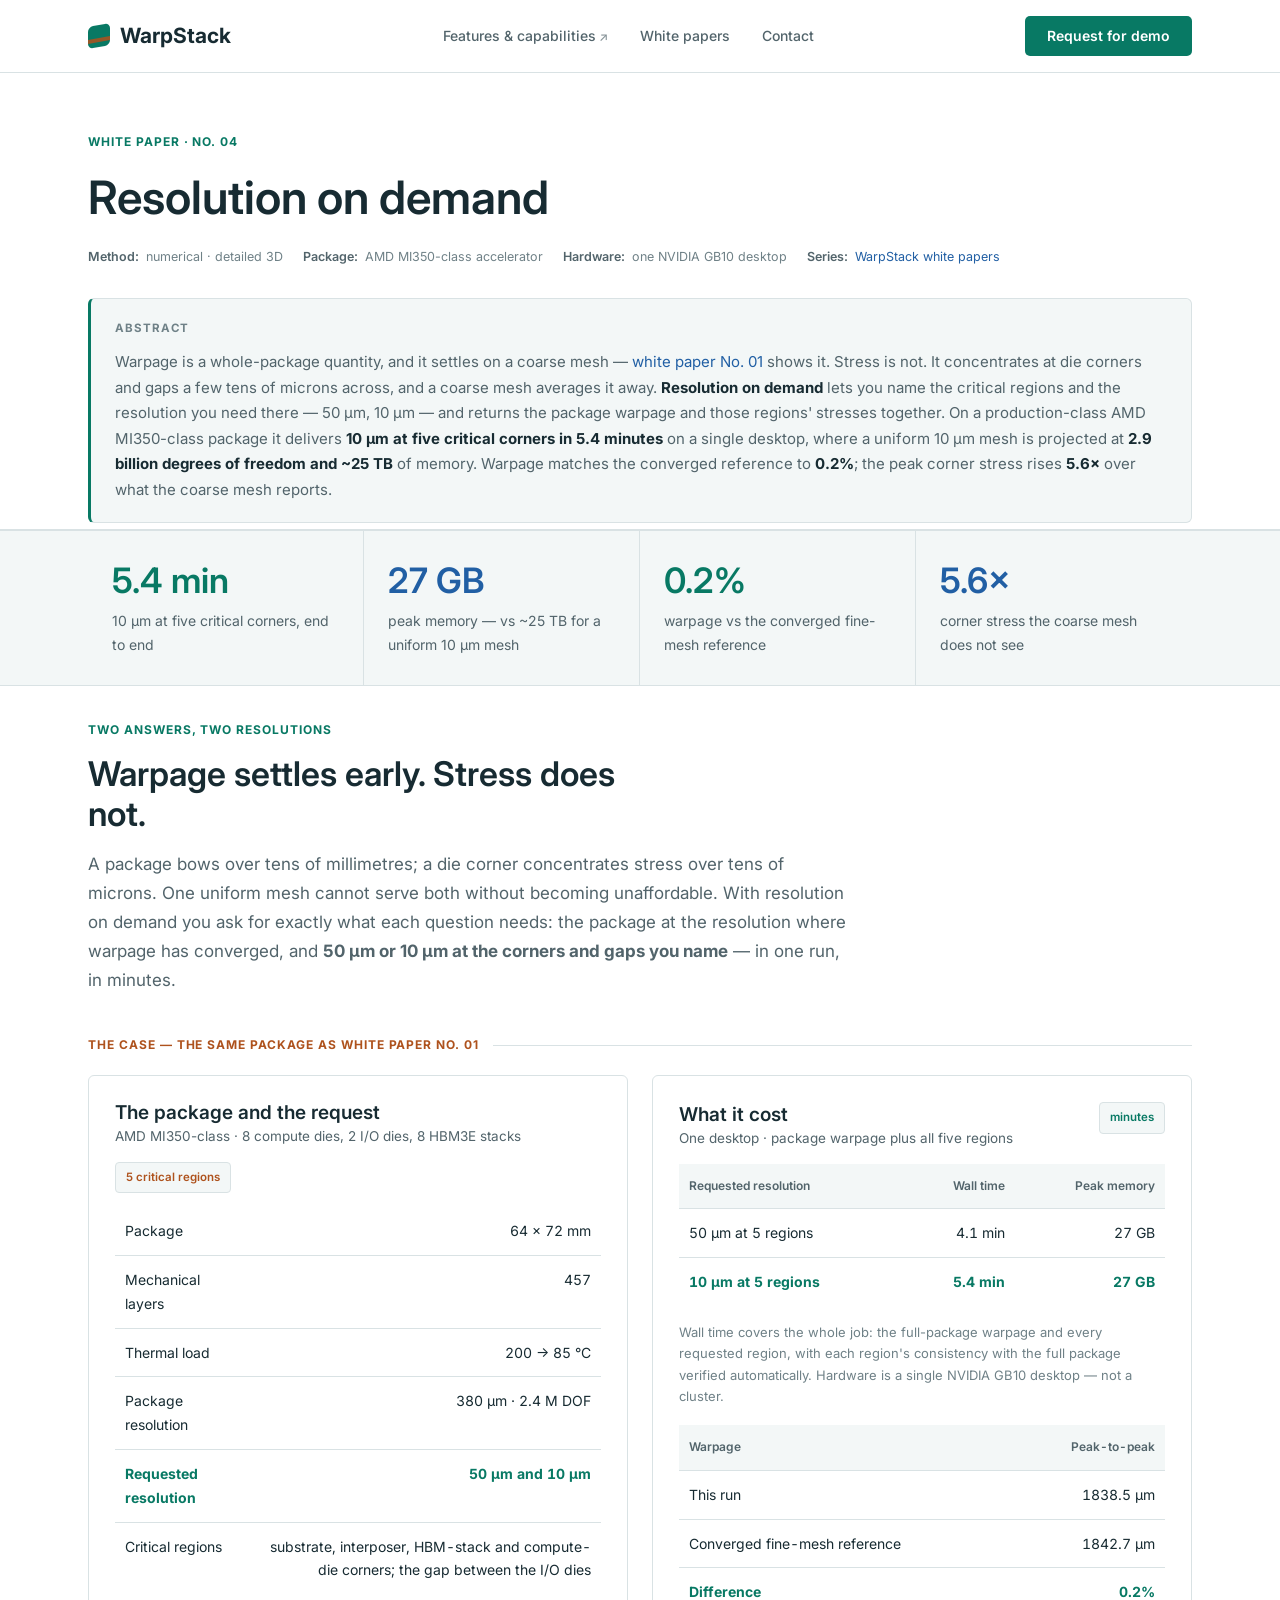
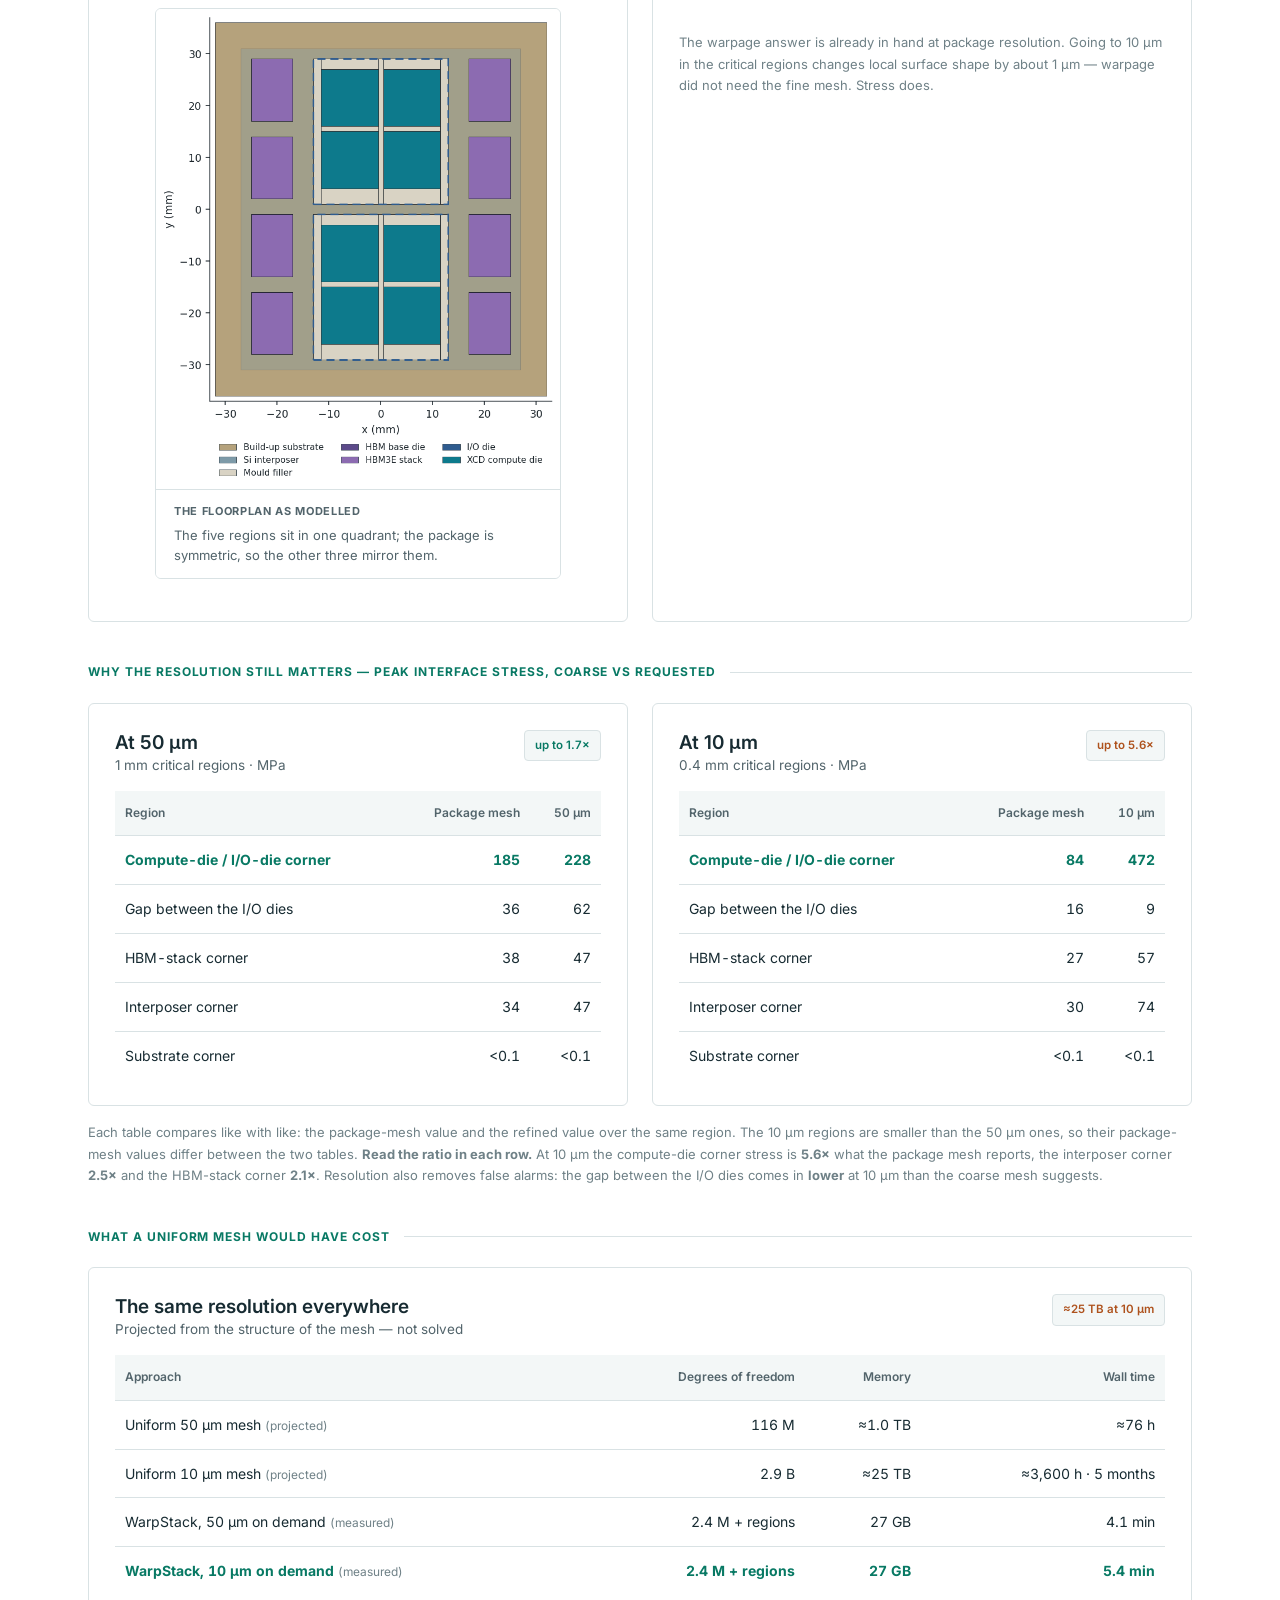
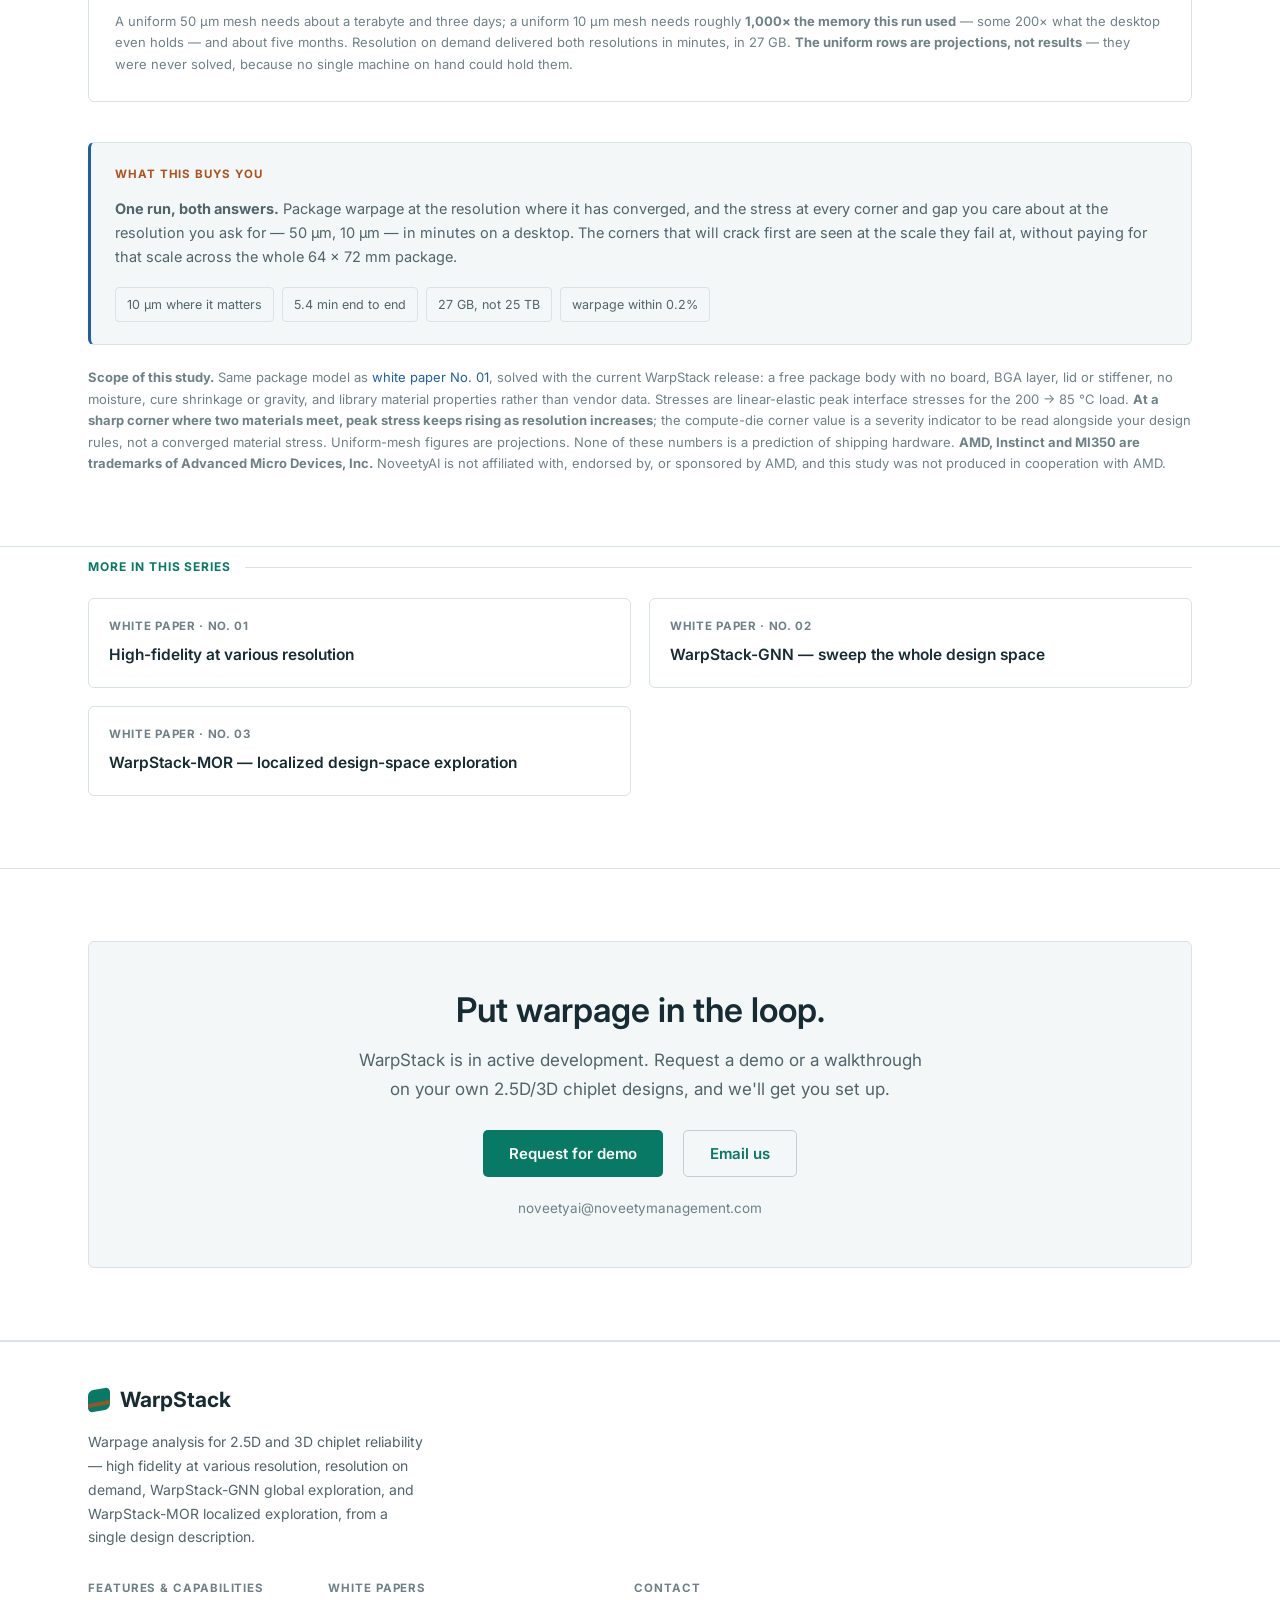
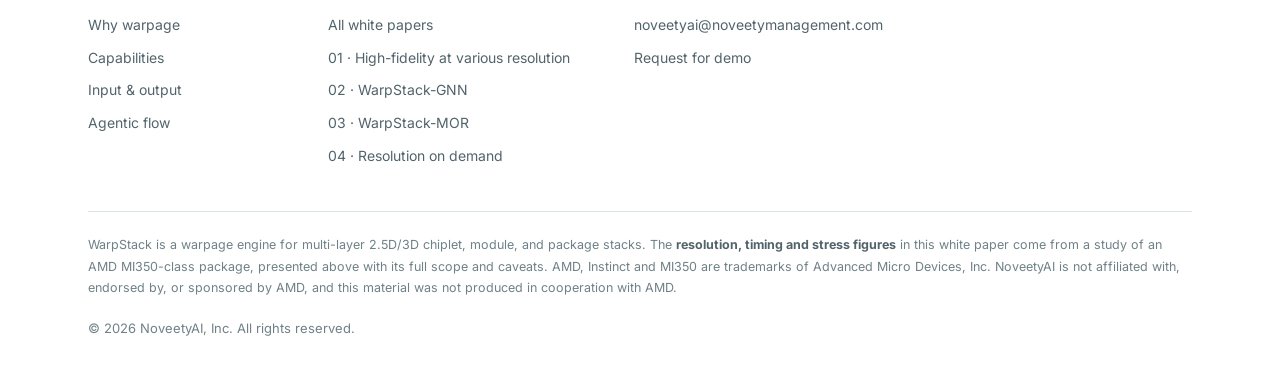
==== whitepaper-apr.html @ 69349ceb "Add white paper 04: resolution on demand (MI350, 50 um / 10 um) New whitepaper-apr.html with wall ti" ====
<!DOCTYPE html>
<html lang="en">
<head>
<meta charset="UTF-8" />
<meta name="viewport" content="width=device-width, initial-scale=1.0" />
<title>WarpStack White Paper 04 — Resolution on Demand</title>
<meta name="description" content="WarpStack white paper: on an AMD MI350-class accelerator package, WarpStack delivers 50 µm and 10 µm resolution at the critical corners in 4–5 minutes on one desktop — where a uniform mesh would need 1 TB to 25 TB of memory — and shows why that resolution matters for stress even when warpage has converged." />
<meta property="og:title" content="WarpStack White Paper 04 — Resolution on Demand" />
<meta property="og:description" content="Warpage converges on a coarse mesh. Corner stress does not. 10 µm where it matters, in five minutes, on a desktop." />
<meta property="og:type" content="article" />
<link rel="preconnect" href="https://fonts.googleapis.com">
<link rel="preconnect" href="https://fonts.gstatic.com" crossorigin>
<link href="https://fonts.googleapis.com/css2?family=Inter:wght@400;500;600;700;800&family=JetBrains+Mono:wght@400;600;700&display=swap" rel="stylesheet">
<link rel="stylesheet" href="assets/site.css">
</head>
<body>

<!-- ============ NAV ============ -->
<header class="nav">
  <div class="wrap nav-inner">
    <a class="brand" href="index.html#top"><span class="dot"></span>WarpStack</a>
    <nav class="nav-links" id="navlinks">
      <a class="xpage" href="index.html">Features &amp; capabilities</a>
      <a href="whitepapers.html">White papers</a>
      <a href="#contact">Contact</a>
    </nav>
    <div class="nav-cta">
      <a class="btn btn-primary" href="#contact">Request for demo</a>
      <button class="nav-toggle" id="navtoggle" aria-label="Menu">
        <svg width="24" height="24" viewBox="0 0 24 24" fill="none" stroke="currentColor" stroke-width="2"><path d="M3 6h18M3 12h18M3 18h18"/></svg>
      </button>
    </div>
  </div>
</header>

<a id="top"></a>

<!-- ============ PAPER HEAD ============ -->
<section class="wp-head">
  <div class="wrap">
    <div class="reveal">
      <span class="wp-eyebrow"><span class="pulse"></span>White paper · No. 04</span>
      <h1>Resolution on demand</h1>
      <div class="wp-meta">
        <span><b>Method:</b> numerical · detailed 3D</span>
        <span><b>Package:</b> AMD MI350-class accelerator</span>
        <span><b>Hardware:</b> one NVIDIA GB10 desktop</span>
        <span><b>Series:</b> <a href="whitepapers.html" style="color:var(--blue)">WarpStack white papers</a></span>
      </div>
      <div class="abstract">
        <div class="label">Abstract</div>
        <p>Warpage is a whole-package quantity, and it settles on a coarse mesh — <a href="whitepaper-resolution.html" style="color:var(--blue)">white paper No. 01</a> shows it. Stress is not. It concentrates at die corners and gaps a few tens of microns across, and a coarse mesh averages it away. <b>Resolution on demand</b> lets you name the critical regions and the resolution you need there — 50&nbsp;µm, 10&nbsp;µm — and returns the package warpage and those regions' stresses together. On a production-class AMD MI350-class package it delivers <b>10&nbsp;µm at five critical corners in 5.4 minutes</b> on a single desktop, where a uniform 10&nbsp;µm mesh is projected at <b>2.9 billion degrees of freedom and ~25&nbsp;TB</b> of memory. Warpage matches the converged reference to <b>0.2%</b>; the peak corner stress rises <b>5.6×</b> over what the coarse mesh reports.</p>
      </div>
    </div>
  </div>
</section>

<!-- ============ HEADLINE NUMBERS ============ -->
<section class="stats" style="padding:0">
  <div class="wrap">
    <div class="stats-grid">
      <div class="stat reveal"><div class="num c1">5.4 min</div><div class="lbl">10 µm at five critical corners, end to end</div></div>
      <div class="stat reveal"><div class="num c2">27 GB</div><div class="lbl">peak memory — vs ~25 TB for a uniform 10 µm mesh</div></div>
      <div class="stat reveal"><div class="num c3">0.2%</div><div class="lbl">warpage vs the converged fine-mesh reference</div></div>
      <div class="stat reveal"><div class="num c4">5.6×</div><div class="lbl">corner stress the coarse mesh does not see</div></div>
    </div>
  </div>
</section>

<!-- ============ §1 ============ -->
<section id="on-demand" style="padding-top:34px">
  <div class="wrap">
    <div class="sec-head reveal">
      <div class="kicker">Two answers, two resolutions</div>
      <h2>Warpage settles early. Stress does not.</h2>
      <p>A package bows over tens of millimetres; a die corner concentrates stress over tens of microns. One uniform mesh cannot serve both without becoming unaffordable. With resolution on demand you ask for exactly what each question needs: the package at the resolution where warpage has converged, and <b>50&nbsp;µm or 10&nbsp;µm at the corners and gaps you name</b> — in one run, in minutes.</p>
    </div>

    <div class="res-group">
      <div class="res-label warm reveal">The case — the same package as white paper No. 01</div>
      <div class="res-grid">
        <div class="panel reveal">
          <div class="phead">
            <div><h3>The package and the request</h3><div class="psub">AMD MI350-class · 8 compute dies, 2 I/O dies, 8 HBM3E stacks</div></div>
            <span class="badge warn">5 critical regions</span>
          </div>
          <table class="data">
            <tbody>
              <tr><td>Package</td><td class="mono r">64 × 72 mm</td></tr>
              <tr><td>Mechanical layers</td><td class="mono r">457</td></tr>
              <tr><td>Thermal load</td><td class="mono r">200 → 85 °C</td></tr>
              <tr><td>Package resolution</td><td class="mono r">380 µm · 2.4 M DOF</td></tr>
              <tr class="win"><td>Requested resolution</td><td class="mono r">50 µm and 10 µm</td></tr>
              <tr><td>Critical regions</td><td class="mono r">substrate, interposer, HBM-stack and compute-die corners; the gap between the I/O dies</td></tr>
            </tbody>
          </table>
          <figure class="fig" style="margin-top:14px">
            <img src="assets/figs/mi350_floorplan.png" alt="Plan view of the modelled package: eight teal compute dies and two I/O dies in the centre, flanked by eight purple HBM3E stacks, on a silicon interposer over a build-up substrate" loading="lazy">
            <figcaption><span class="figtag fst">The floorplan as modelled</span>The five regions sit in one quadrant; the package is symmetric, so the other three mirror them.</figcaption>
          </figure>
        </div>

        <div class="panel reveal">
          <div class="phead">
            <div><h3>What it cost</h3><div class="psub">One desktop · package warpage plus all five regions</div></div>
            <span class="badge">minutes</span>
          </div>
          <table class="data">
            <thead><tr><th>Requested resolution</th><th class="r">Wall time</th><th class="r">Peak memory</th></tr></thead>
            <tbody>
              <tr><td>50 µm at 5 regions</td><td class="mono r">4.1 min</td><td class="mono r">27 GB</td></tr>
              <tr class="win"><td>10 µm at 5 regions</td><td class="mono r">5.4 min</td><td class="mono r">27 GB</td></tr>
            </tbody>
          </table>
          <div class="note">Wall time covers the whole job: the full-package warpage and every requested region, with each region's consistency with the full package verified automatically. Hardware is a single NVIDIA GB10 desktop — not a cluster.</div>

          <table class="data" style="margin-top:18px">
            <thead><tr><th>Warpage</th><th class="r">Peak-to-peak</th></tr></thead>
            <tbody>
              <tr><td>This run</td><td class="mono r">1838.5 µm</td></tr>
              <tr><td>Converged fine-mesh reference</td><td class="mono r">1842.7 µm</td></tr>
              <tr class="win"><td>Difference</td><td class="mono r">0.2%</td></tr>
            </tbody>
          </table>
          <div class="note">The warpage answer is already in hand at package resolution. Going to 10 µm in the critical regions changes local surface shape by about 1 µm — warpage did not need the fine mesh. Stress does.</div>
        </div>
      </div>
    </div>

    <div class="res-group">
      <div class="res-label reveal">Why the resolution still matters — peak interface stress, coarse vs requested</div>
      <div class="res-grid">
        <div class="panel reveal">
          <div class="phead">
            <div><h3>At 50 µm</h3><div class="psub">1 mm critical regions · MPa</div></div>
            <span class="badge">up to 1.7×</span>
          </div>
          <table class="data">
            <thead><tr><th>Region</th><th class="r">Package mesh</th><th class="r">50 µm</th></tr></thead>
            <tbody>
              <tr class="win"><td>Compute-die / I/O-die corner</td><td class="mono r">185</td><td class="mono r">228</td></tr>
              <tr><td>Gap between the I/O dies</td><td class="mono r">36</td><td class="mono r">62</td></tr>
              <tr><td>HBM-stack corner</td><td class="mono r">38</td><td class="mono r">47</td></tr>
              <tr><td>Interposer corner</td><td class="mono r">34</td><td class="mono r">47</td></tr>
              <tr><td>Substrate corner</td><td class="mono r">&lt;0.1</td><td class="mono r">&lt;0.1</td></tr>
            </tbody>
          </table>
        </div>

        <div class="panel reveal">
          <div class="phead">
            <div><h3>At 10 µm</h3><div class="psub">0.4 mm critical regions · MPa</div></div>
            <span class="badge warn">up to 5.6×</span>
          </div>
          <table class="data">
            <thead><tr><th>Region</th><th class="r">Package mesh</th><th class="r">10 µm</th></tr></thead>
            <tbody>
              <tr class="win"><td>Compute-die / I/O-die corner</td><td class="mono r">84</td><td class="mono r">472</td></tr>
              <tr><td>Gap between the I/O dies</td><td class="mono r">16</td><td class="mono r">9</td></tr>
              <tr><td>HBM-stack corner</td><td class="mono r">27</td><td class="mono r">57</td></tr>
              <tr><td>Interposer corner</td><td class="mono r">30</td><td class="mono r">74</td></tr>
              <tr><td>Substrate corner</td><td class="mono r">&lt;0.1</td><td class="mono r">&lt;0.1</td></tr>
            </tbody>
          </table>
        </div>
      </div>
      <div class="note reveal" style="margin-top:16px">Each table compares like with like: the package-mesh value and the refined value over the same region. The 10 µm regions are smaller than the 50 µm ones, so their package-mesh values differ between the two tables. <b>Read the ratio in each row.</b> At 10 µm the compute-die corner stress is <b>5.6×</b> what the package mesh reports, the interposer corner <b>2.5×</b> and the HBM-stack corner <b>2.1×</b>. Resolution also removes false alarms: the gap between the I/O dies comes in <b>lower</b> at 10 µm than the coarse mesh suggests.</div>
    </div>

    <div class="res-group" style="margin-top:26px">
      <div class="res-label reveal">What a uniform mesh would have cost</div>
      <div class="panel full reveal">
        <div class="phead">
          <div><h3>The same resolution everywhere</h3><div class="psub">Projected from the structure of the mesh — not solved</div></div>
          <span class="badge warn">≈25 TB at 10 µm</span>
        </div>
        <table class="data">
          <thead><tr><th>Approach</th><th class="r">Degrees of freedom</th><th class="r">Memory</th><th class="r">Wall time</th></tr></thead>
          <tbody>
            <tr><td>Uniform 50 µm mesh <span class="muted-tag">(projected)</span></td><td class="mono r">116 M</td><td class="mono r">≈1.0 TB</td><td class="mono r">≈76 h</td></tr>
            <tr><td>Uniform 10 µm mesh <span class="muted-tag">(projected)</span></td><td class="mono r">2.9 B</td><td class="mono r">≈25 TB</td><td class="mono r">≈3,600 h · 5 months</td></tr>
            <tr><td>WarpStack, 50 µm on demand <span class="muted-tag">(measured)</span></td><td class="mono r">2.4 M + regions</td><td class="mono r">27 GB</td><td class="mono r">4.1 min</td></tr>
            <tr class="win"><td>WarpStack, 10 µm on demand <span class="muted-tag">(measured)</span></td><td class="mono r">2.4 M + regions</td><td class="mono r">27 GB</td><td class="mono r">5.4 min</td></tr>
          </tbody>
        </table>
        <div class="note">A uniform 50 µm mesh needs about a terabyte and three days; a uniform 10 µm mesh needs roughly <b>1,000× the memory this run used</b> — some 200× what the desktop even holds — and about five months. Resolution on demand delivered both resolutions in minutes, in 27 GB. <b>The uniform rows are projections, not results</b> — they were never solved, because no single machine on hand could hold them.</div>
      </div>
    </div>

    <div class="eqbox reveal" style="margin-top:26px">
      <div class="label">What this buys you</div>
      <p class="why"><b>One run, both answers.</b> Package warpage at the resolution where it has converged, and the stress at every corner and gap you care about at the resolution you ask for — 50 µm, 10 µm — in minutes on a desktop. The corners that will crack first are seen at the scale they fail at, without paying for that scale across the whole 64 × 72 mm package.</p>
      <div class="chips">
        <span class="chip">10 µm where it matters</span>
        <span class="chip">5.4 min end to end</span>
        <span class="chip">27 GB, not 25 TB</span>
        <span class="chip">warpage within 0.2%</span>
      </div>
    </div>

    <div class="note" style="margin-top:22px"><b>Scope of this study.</b> Same package model as <a href="whitepaper-resolution.html" style="color:var(--blue)">white paper No. 01</a>, solved with the current WarpStack release: a free package body with no board, BGA layer, lid or stiffener, no moisture, cure shrinkage or gravity, and library material properties rather than vendor data. Stresses are linear-elastic peak interface stresses for the 200 → 85 °C load. <b>At a sharp corner where two materials meet, peak stress keeps rising as resolution increases</b>; the compute-die corner value is a severity indicator to be read alongside your design rules, not a converged material stress. Uniform-mesh figures are projections. None of these numbers is a prediction of shipping hardware. <b>AMD, Instinct and MI350 are trademarks of Advanced Micro Devices, Inc.</b> NoveetyAI is not affiliated with, endorsed by, or sponsored by AMD, and this study was not produced in cooperation with AMD.</div>
  </div>
</section>

<!-- ============ SERIES NAV ============ -->
<section style="padding-top:10px">
  <div class="wrap">
    <div class="res-label reveal">More in this series</div>
    <div class="series-nav reveal">
      <a href="whitepaper-resolution.html">
        <div class="dir">White paper · No. 01</div>
        <div class="ttl">High-fidelity at various resolution</div>
      </a>
      <a href="whitepaper-gnn.html">
        <div class="dir">White paper · No. 02</div>
        <div class="ttl">WarpStack-GNN — sweep the whole design space</div>
      </a>
      <a href="whitepaper-mor.html">
        <div class="dir">White paper · No. 03</div>
        <div class="ttl">WarpStack-MOR — localized design-space exploration</div>
      </a>
    </div>
  </div>
</section>

<!-- ============ CTA / CONTACT ============ -->
<section id="contact">
  <div class="wrap">
    <div class="cta-band reveal">
      <h2>Put warpage in the loop.</h2>
      <p>WarpStack is in active development. Request a demo or a walkthrough on your own 2.5D/3D chiplet designs, and we'll get you set up.</p>
      <div class="cta-btns">
        <a class="btn btn-primary btn-lg" href="mailto:noveetyai@noveetymanagement.com?subject=WarpStack%20demo%20request&amp;body=Hi%2C%20I'd%20like%20to%20request%20a%20demo%20of%20WarpStack.%0A%0AOrganization%3A%0AUse%20case%20(2.5D%2F3D%2C%20layers%2Fdies)%3A%0ADesign%20scale%3A%0A">Request for demo</a>
        <a class="btn btn-ghost btn-lg" href="mailto:noveetyai@noveetymanagement.com">Email us</a>
      </div>
      <div class="cta-meta">noveetyai@noveetymanagement.com</div>
    </div>
  </div>
</section>

<!-- ============ FOOTER ============ -->
<footer>
  <div class="wrap">
    <div class="foot-grid">
      <div class="foot-brand">
        <a class="brand" href="index.html#top"><span class="dot"></span>WarpStack</a>
        <p>Warpage analysis for 2.5D and 3D chiplet reliability — high fidelity at various resolution, resolution on demand, WarpStack-GNN global exploration, and WarpStack-MOR localized exploration, from a single design description.</p>
      </div>
      <div class="foot-cols">
        <div class="foot-col">
          <h5>Features &amp; capabilities</h5>
          <a href="index.html#why">Why warpage</a>
          <a href="index.html#capability">Capabilities</a>
          <a href="index.html#io">Input &amp; output</a>
          <a href="index.html#agentic">Agentic flow</a>
        </div>
        <div class="foot-col">
          <h5>White papers</h5>
          <a href="whitepapers.html">All white papers</a>
          <a href="whitepaper-resolution.html">01 · High-fidelity at various resolution</a>
          <a href="whitepaper-gnn.html">02 · WarpStack-GNN</a>
          <a href="whitepaper-mor.html">03 · WarpStack-MOR</a>
          <a href="whitepaper-apr.html">04 · Resolution on demand</a>
        </div>
        <div class="foot-col">
          <h5>Contact</h5>
          <a href="mailto:noveetyai@noveetymanagement.com">noveetyai@noveetymanagement.com</a>
          <a href="#contact">Request for demo</a>
        </div>
      </div>
    </div>
    <div class="cite">
      WarpStack is a warpage engine for multi-layer 2.5D/3D chiplet, module, and package stacks. The <b>resolution, timing and stress figures</b> in this white paper come from a study of an AMD MI350-class package, presented above with its full scope and caveats. AMD, Instinct and MI350 are trademarks of Advanced Micro Devices, Inc. NoveetyAI is not affiliated with, endorsed by, or sponsored by AMD, and this material was not produced in cooperation with AMD.
    </div>
    <div class="copyright">© 2026 NoveetyAI, Inc. All rights reserved.</div>
  </div>
</footer>

<script src="assets/site.js"></script>
</body>
</html>
---- assets/site.css ----
/* WarpStack site styles — ThermStack editorial design language:
   flat/minimal, Inter only, green/blue/orange on white, thin rule separators. */

  :root{
    --bg:#ffffff; --bg-2:#f3f7f7; --surface:#ffffff; --surface-2:#f3f7f7; --wash:#f3f7f7;
    --border:#d9e2e4; --border-strong:#c3cfd1;
    --text:#172b32; --muted:#52646b; --muted-2:#6f8187;
    --cyan:#087964; --blue:#215fa4; --indigo:#ae521d;   /* green / blue / orange */
    --amber:#ae521d; --orange:#ae521d; --red:#b4452a;
    --warp:#087964;          /* legacy gradient tokens -> solid green */
    --accent-grad:#087964;
    --radius:6px; --radius-sm:5px;
    --mono:"Inter",-apple-system,BlinkMacSystemFont,"Segoe UI",Roboto,Helvetica,Arial,sans-serif;
    --sans:"Inter",-apple-system,BlinkMacSystemFont,"Segoe UI",Roboto,Helvetica,Arial,sans-serif;
    --maxw:1160px;
  }
  *{box-sizing:border-box; letter-spacing:0}
  html{scroll-behavior:smooth; scroll-padding-top:92px}
  body{
    margin:0; background:var(--bg); color:var(--text);
    font-family:var(--sans); font-size:16px; line-height:1.7; -webkit-font-smoothing:antialiased;
    overflow-x:hidden;
  }
  a{color:var(--cyan); text-decoration:none}
  h1,h2,h3{line-height:1.18; margin:0; font-weight:600}
  p{margin:0}
  .wrap{max-width:var(--maxw); margin:0 auto; padding:0 28px}
  .mono{font-family:var(--mono)}
  .grad-text{color:var(--cyan); background:none}

  /* ---------- NAV ---------- */
  header.nav{
    position:sticky; top:0; z-index:50;
    background:rgba(255,255,255,.98);
    border-bottom:1px solid var(--border);
  }
  .nav-inner{display:flex; align-items:center; justify-content:space-between; height:72px}
  .brand{display:flex; align-items:center; gap:10px; font-weight:700; font-size:21px; color:var(--text)}
  .brand .dot{
    width:22px; height:22px; border-radius:5px; background:var(--cyan);
    position:relative; overflow:hidden; transform:skewY(-10deg);
  }
  .brand .dot::after{content:""; position:absolute; left:0; right:0; top:60%; height:4px; background:var(--orange); opacity:.85}
  .nav-links{display:flex; gap:32px; align-items:center}
  .nav-links a{color:var(--muted); font-size:14px; font-weight:500; transition:color .15s}
  .nav-links a:hover{color:var(--text)}
  .nav-links a.xpage::after{content:"\2197"; font-size:.85em; margin-left:3px; opacity:.7}
  .nav-cta{display:flex; align-items:center; gap:14px}
  .btn{
    display:inline-flex; align-items:center; gap:9px; cursor:pointer; border:none;
    font-family:var(--sans); font-weight:600; font-size:14px; line-height:1;
    padding:13px 22px; border-radius:5px; transition:background .2s, color .2s;
    white-space:nowrap;
  }
  .btn-primary{background:var(--cyan); color:#ffffff}
  .btn-primary:hover{background:#075b4d}
  .btn-ghost{background:transparent; color:var(--cyan); border:1px solid var(--border-strong)}
  .btn-ghost:hover{background:var(--wash)}
  .btn-lg{padding:15px 26px; font-size:15px; border-radius:5px}
  .nav-toggle{display:none; background:none; border:none; color:var(--text); cursor:pointer; padding:6px}

  /* ---------- HERO ---------- */
  .hero{position:relative; padding:56px 0 0}
  .hero-grid{display:grid; grid-template-columns:1fr; gap:34px; align-items:start}
  .eyebrow{
    display:inline-flex; align-items:center; gap:9px; font-family:var(--sans); font-size:12px;
    font-weight:700; letter-spacing:.08em; text-transform:uppercase; color:var(--cyan); margin-bottom:4px;
  }
  .eyebrow .pulse{display:none}
  .hero h1{font-size:clamp(34px,5vw,48px); margin:12px 0 0; font-weight:600}
  .hero p.lead{color:var(--muted); font-size:clamp(17px,1.8vw,21px); line-height:1.55; margin-top:18px; max-width:830px}
  .hero-cta{display:flex; gap:20px; margin-top:26px; flex-wrap:wrap}
  .hero-sub{margin-top:22px; display:flex; gap:22px; flex-wrap:wrap; color:var(--muted-2); font-size:13.5px}
  .hero-sub span{display:inline-flex; align-items:center; gap:7px}
  .check{color:var(--cyan)}

  /* ---------- HERO VISUAL ---------- */
  .viz-card{
    position:relative; border:1px solid var(--border); border-radius:var(--radius);
    background:#ffffff; padding:12px; overflow:hidden;
  }
  .viz-head{display:flex; align-items:center; justify-content:space-between; margin-bottom:10px; padding:2px 6px}
  .viz-title{font-family:var(--sans); font-size:12px; color:var(--muted); letter-spacing:.02em}
  .viz-dots{display:flex; gap:6px}
  .viz-dots i{width:9px; height:9px; border-radius:50%; display:inline-block; opacity:.8}
  .viz-dots i:nth-child(1){background:var(--cyan)}.viz-dots i:nth-child(2){background:var(--blue)}.viz-dots i:nth-child(3){background:var(--orange)}
  .viz-card img{display:block; width:100%; height:auto; border-radius:4px; background:#fff}
  .viz-cap{font-size:12.5px; color:var(--muted); padding:11px 6px 3px; line-height:1.5}
  .viz-cap b{color:var(--text)}

  /* ---------- STATS STRIP ---------- */
  .stats{border-top:1px solid var(--border); border-bottom:1px solid var(--border); background:var(--wash)}
  .stats-grid{display:grid; grid-template-columns:repeat(4,1fr); gap:0}
  .stat{padding:28px 24px; border-right:1px solid var(--border)}
  .stat:last-child{border-right:none}
  .stat .num{font-family:var(--sans); font-size:clamp(26px,3.2vw,35px); font-weight:600; line-height:1.2}
  .stat .num.c1{color:var(--cyan)}.stat .num.c2{color:var(--blue)}.stat .num.c3{color:var(--cyan)}.stat .num.c4{color:var(--blue)}
  .stat .lbl{color:var(--muted); font-size:14px; margin-top:8px}

  /* ---------- SECTIONS ---------- */
  section{padding:72px 0; border-bottom:1px solid var(--border)}
  .sec-head{max-width:760px; margin-bottom:40px}
  .kicker{font-family:var(--sans); font-size:12px; font-weight:700; letter-spacing:.08em; text-transform:uppercase; color:var(--cyan)}
  .sec-head h2{font-size:clamp(28px,3.4vw,34px); margin-top:14px; max-width:560px}
  .sec-head p{color:var(--muted); font-size:17px; margin-top:16px}

  /* problem cards -> editorial top-rule columns */
  .cards-3{display:grid; grid-template-columns:repeat(3,1fr); gap:44px}
  .card{border:0; border-top:1px solid var(--border); border-radius:0; padding:22px 0 6px; background:transparent}
  .card .ic{
    width:auto; height:auto; border:0; background:none; display:block; margin-bottom:8px; font-size:26px;
  }
  .card h3{font-size:19px}
  .card p{color:var(--muted); font-size:15px; margin-top:10px}

  /* feature grid -> editorial top-rule columns */
  .features{display:grid; grid-template-columns:repeat(3,1fr); gap:44px}
  .feat{border:0; border-top:1px solid var(--border); border-radius:0; padding:22px 0 6px; background:transparent}
  .feat::before{display:none}
  .feat .tag{font-family:var(--sans); font-size:11.5px; font-weight:700; color:var(--cyan); letter-spacing:.06em; text-transform:uppercase}
  .feat h3{font-size:18px; margin-top:10px; display:flex; align-items:center; gap:10px; font-weight:600}
  .feat p{color:var(--muted); font-size:15px; margin-top:10px}
  .feat .emoji{font-size:20px}

  /* technology */
  .tech-grid{display:grid; grid-template-columns:1fr 1fr; gap:50px; align-items:start}
  .pipe{display:flex; flex-direction:column; gap:14px}
  .pipe-step{
    display:flex; gap:16px; align-items:flex-start; padding:18px 0; border:0; border-top:1px solid var(--border);
    border-radius:0; background:transparent; position:relative;
  }
  .pipe-step .n{
    flex:none; width:32px; height:32px; border-radius:5px; display:grid; place-items:center;
    font-family:var(--sans); font-weight:700; font-size:15px; color:#ffffff; background:var(--cyan);
  }
  .pipe-step h4{margin:0 0 4px; font-size:16px}
  .pipe-step p{color:var(--muted); font-size:14px}
  .pipe-step::after{display:none}

  /* method / teaser cards -> ThermStack colored top-rule blocks */
  .solver{border:0; border-top:2px solid var(--border); border-radius:0; padding:22px 0 22px; background:transparent}
  a.solver{display:block; color:inherit; transition:opacity .15s ease}
  a.solver:hover{opacity:.72}
  .solver.fast{border-top-color:var(--cyan)}
  .solver.acc{border-top-color:var(--blue)}
  .solver.ai{border-top-color:var(--orange)}
  .solver .nm{font-family:var(--sans); font-weight:700; font-size:18px}
  .solver.fast .nm{color:var(--cyan)}.solver.acc .nm{color:var(--blue)}.solver.ai .nm{color:var(--orange)}
  .solver .role{font-size:11.5px; color:var(--muted-2); font-family:var(--sans); letter-spacing:.05em; text-transform:uppercase; margin-top:4px}
  .solver p{color:var(--muted); font-size:14px; margin-top:12px}
  .solver .kv{margin-top:14px; display:flex; gap:20px; font-family:var(--sans); font-size:13px}
  .solver .kv b{color:var(--text); font-size:16px}
  a.solver .go{display:inline-block; margin-top:14px; font-family:var(--sans); font-weight:600; font-size:13px; color:var(--cyan)}
  .eqbox{
    margin-top:8px; border:1px solid var(--border); border-left:3px solid var(--blue); border-radius:var(--radius);
    padding:22px 24px; background:var(--wash);
  }
  .eqbox .label{font-family:var(--sans); font-size:11.5px; font-weight:700; letter-spacing:.08em; text-transform:uppercase; color:var(--orange)}
  .eqbox .why{color:var(--muted); font-size:14.5px; line-height:1.66; margin:12px 0 2px}
  .chips{display:flex; flex-wrap:wrap; gap:8px; margin-top:18px}
  .chip{font-family:var(--sans); font-size:12.5px; color:var(--muted); border:1px solid var(--border); border-radius:4px; padding:6px 11px; background:var(--wash)}
  .note{color:var(--muted-2); font-size:13px; margin-top:16px; line-height:1.65}

  /* agentic flow */
  .flowpts{list-style:none; padding:0; margin:6px 0 0; display:flex; flex-direction:column; gap:15px}
  .flowpts li{position:relative; padding-left:26px; color:var(--muted); font-size:15px; line-height:1.6}
  .flowpts li::before{content:"\2192"; position:absolute; left:0; top:0; color:var(--cyan)}
  .flowpts li b{color:var(--text)}
  .floloop{border:1px solid var(--border); border-radius:var(--radius); padding:20px; background:#ffffff}
  .floloop-head{font-family:var(--sans); font-size:11.5px; font-weight:700; letter-spacing:.08em; text-transform:uppercase; color:var(--muted-2); display:flex; align-items:center; gap:9px; margin-bottom:14px}
  .loopdot{width:8px; height:8px; border-radius:50%; background:var(--cyan); flex:none}
  .flonode{border:1px solid var(--border); border-radius:var(--radius-sm); padding:14px 16px; background:#ffffff}
  .flonode .ft{font-family:var(--sans); font-weight:600; font-size:13px; color:var(--cyan)}
  .flonode.engine{border-left:3px solid var(--blue)}
  .flonode.engine .ft{color:var(--blue)}
  .flonode .fd{color:var(--muted); font-size:13px; margin-top:5px; line-height:1.55}
  .floarrow{display:flex; align-items:center; gap:9px; padding:9px 0 9px 4px; color:var(--muted-2); font-size:12.5px; font-family:var(--sans)}
  .floarrow .ax{color:var(--cyan); font-size:16px; line-height:1}

  /* results */
  .res-group{margin-bottom:40px}
  .res-label{font-family:var(--sans); font-size:12px; font-weight:700; letter-spacing:.08em; text-transform:uppercase; color:var(--cyan); display:flex; align-items:center; gap:14px; margin:0 0 20px}
  .res-label::after{content:""; flex:1; height:1px; background:var(--border)}
  .res-label.warm{color:var(--orange)}
  .res-label.ai{color:var(--orange)}
  table.data tr.ai td{color:var(--orange); font-weight:700}
  .res-grid{display:grid; grid-template-columns:1fr 1fr; gap:24px}
  .panel{border:1px solid var(--border); border-radius:var(--radius); padding:26px; background:#ffffff}
  .panel.full{grid-column:1/-1}
  .panel{min-width:0}
  .panel .phead{display:flex; align-items:baseline; justify-content:space-between; gap:14px; margin-bottom:6px; flex-wrap:wrap}
  .panel h3{font-size:19px}
  .panel .psub{color:var(--muted); font-size:13.5px}
  .badge{font-family:var(--sans); font-weight:600; font-size:11.5px; padding:5px 10px; border-radius:4px; border:1px solid var(--border); color:var(--cyan); background:var(--wash); white-space:nowrap}
  .badge.warn{color:var(--orange)}
  .badge.ai{color:var(--orange); border-color:var(--border)}
  table.data{width:100%; border-collapse:collapse; margin-top:14px; font-size:14px; font-variant-numeric:tabular-nums}
  table.data th,table.data td{text-align:left; padding:12px 10px; border-bottom:1px solid var(--border); vertical-align:top}
  table.data th{color:var(--muted); font-weight:600; font-family:var(--sans); font-size:12px; background:var(--wash)}
  table.data td.mono{font-family:var(--sans)}
  table.data td.r,table.data th.r{text-align:right}
  table.data tr:last-child td{border-bottom:none}
  table.data tr.win td{color:var(--cyan); font-weight:700}
  .muted-tag{color:var(--muted-2); font-weight:400; font-size:.85em}
  .bars{margin-top:8px}
  .bar-row{display:grid; grid-template-columns:150px 1fr 78px; align-items:center; gap:12px; margin:13px 0}
  .bar-row .blab{font-size:13.5px; color:var(--muted)}
  .bar-track{height:12px; border-radius:3px; background:var(--wash); overflow:hidden}
  .bar-fill{height:100%; border-radius:3px; background:var(--cyan); transform-origin:left; transform:scaleX(0); transition:transform 1.1s cubic-bezier(.2,.7,.2,1)}
  .bar-row .bval{font-family:var(--sans); font-size:13.5px; text-align:right; color:var(--text)}

  /* figures (real result images) */
  .fig{border:1px solid var(--border); border-radius:var(--radius); overflow:hidden; background:#fff; margin-top:22px}
  .fig img{display:block; width:100%; height:auto; background:#fff}
  .fig figcaption{padding:13px 18px; color:var(--muted); font-size:13px; border-top:1px solid var(--border); line-height:1.55; background:var(--surface)}
  .fig figcaption b{color:var(--text)}
  .figscroll{overflow-x:auto; overscroll-behavior-x:contain; -webkit-overflow-scrolling:touch}
  .figscroll img{min-width:660px}
  .figscroll::-webkit-scrollbar{height:8px}
  .figscroll::-webkit-scrollbar-thumb{background:rgba(120,140,150,.4); border-radius:100px}
  .fig-2{display:grid; grid-template-columns:1fr 1fr; gap:18px}
  .fig-4{display:grid; grid-template-columns:repeat(4,1fr); gap:16px; margin-top:6px}
  .fig-4 .fig{margin-top:0; display:flex; flex-direction:column}
  .fig-4 .fig figcaption{flex:1}
  .fig-4 figcaption{font-size:12px; padding:11px 13px}
  .figtag.fst{color:var(--muted)}
  @media(max-width:900px){.fig-4{grid-template-columns:repeat(2,1fr)}}
  @media(max-width:520px){.fig-4{grid-template-columns:1fr}}
  .warpfig{border:1px solid var(--border); border-radius:var(--radius); padding:20px 22px 6px; margin-top:30px; background:#ffffff}
  .warpfig svg{display:block; width:100%; height:auto}
  .warpfig figcaption{color:var(--muted); font-size:13.5px; line-height:1.62; padding:14px 4px 10px; border-top:1px solid var(--border); margin-top:8px}
  .warpfig figcaption b{color:var(--text)}
  .figtag{font-family:var(--sans); font-weight:700; font-size:11px; letter-spacing:.06em; text-transform:uppercase; display:block; margin-bottom:5px}
  .figtag.f2d{color:var(--cyan)}.figtag.f3d{color:var(--blue)}.figtag.fai{color:var(--orange)}
  @media(max-width:640px){.fig-2{grid-template-columns:1fr}}

  /* CTA / contact */
  .cta-band{
    border:1px solid var(--border); border-radius:var(--radius); padding:48px 40px; text-align:center;
    position:relative; overflow:hidden; background:var(--wash);
  }
  .cta-band::before{display:none}
  .cta-band>*{position:relative; z-index:1}
  .cta-band h2{font-size:clamp(28px,3.4vw,34px); font-weight:600}
  .cta-band p{color:var(--muted); font-size:17px; margin:16px auto 26px; max-width:580px}
  .cta-btns{display:flex; gap:20px; justify-content:center; flex-wrap:wrap}
  .cta-meta{margin-top:20px; color:var(--muted-2); font-size:13.5px}

  /* footer */
  footer{border-top:1px solid var(--border); padding:40px 0 36px; margin-top:0}
  .foot-grid{display:flex; justify-content:space-between; gap:30px; flex-wrap:wrap; align-items:flex-start}
  .foot-brand{max-width:340px}
  .foot-brand p{color:var(--muted); font-size:14px; margin-top:12px}
  .foot-cols{display:flex; gap:64px; flex-wrap:wrap}
  .foot-col h5{font-family:var(--sans); font-size:11.5px; font-weight:700; letter-spacing:.08em; text-transform:uppercase; color:var(--muted-2); margin:0 0 14px}
  .foot-col a,.foot-col span{display:block; color:var(--muted); font-size:14px; margin-bottom:9px; transition:color .15s}
  .foot-col a:hover{color:var(--text)}
  .cite{margin-top:34px; padding-top:22px; border-top:1px solid var(--border); color:var(--muted-2); font-size:12.5px; line-height:1.75}
  .cite b{color:var(--muted)}
  .copyright{margin-top:18px; color:var(--muted-2); font-size:13px}

  /* ---------- WHITE PAPERS ---------- */
  .wp-head{padding:54px 0 6px}
  .wp-eyebrow{
    display:inline-flex; align-items:center; gap:9px; font-family:var(--sans); font-size:12px;
    font-weight:700; letter-spacing:.08em; text-transform:uppercase; color:var(--cyan);
  }
  .wp-eyebrow .pulse{display:none}
  .wp-head h1{font-size:clamp(28px,4vw,46px); margin:16px 0 0; max-width:900px; line-height:1.18; font-weight:600}
  .wp-head p.lead{color:var(--muted); font-size:clamp(16px,1.7vw,18px); margin-top:18px; max-width:820px}
  .wp-meta{display:flex; flex-wrap:wrap; gap:9px 20px; margin-top:22px; color:var(--muted-2); font-family:var(--sans); font-size:12.5px}
  .wp-meta span{display:inline-flex; align-items:center; gap:7px}
  .wp-meta b{color:var(--muted); font-weight:600}
  .abstract{
    border:1px solid var(--border); border-left:3px solid var(--cyan); border-radius:var(--radius);
    padding:20px 24px; background:var(--wash); margin-top:30px;
  }
  .abstract .label{font-family:var(--sans); font-size:11.5px; font-weight:700; letter-spacing:.08em; text-transform:uppercase; color:var(--muted-2)}
  .abstract p{color:var(--muted); font-size:15px; line-height:1.7; margin-top:11px}
  .abstract p b{color:var(--text)}

  /* series index — paper cards -> editorial top-rule rows */
  .paper-list{display:flex; flex-direction:column; gap:0}
  .paper-card{
    display:grid; grid-template-columns:70px 1fr; gap:26px; align-items:start;
    border:0; border-top:1px solid var(--border); border-radius:0; padding:30px 0; background:transparent;
    transition:opacity .15s ease;
  }
  a.paper-card{color:inherit}
  a.paper-card:hover{opacity:.72}
  .paper-no{font-family:var(--sans); font-weight:700; font-size:14px; color:var(--cyan); padding-top:4px; white-space:nowrap}
  .paper-card h3{font-size:22px; font-weight:600}
  .paper-card .ptopic{font-family:var(--sans); font-size:11.5px; font-weight:700; letter-spacing:.06em; text-transform:uppercase; color:var(--muted-2)}
  .paper-card p{color:var(--muted); font-size:14.5px; margin-top:10px; line-height:1.62}
  .paper-card .go{display:inline-block; margin-top:14px; font-family:var(--sans); font-weight:600; font-size:12.5px; color:var(--cyan)}
  @media(max-width:560px){.paper-card{grid-template-columns:1fr; gap:10px; padding:24px 0}}

  /* series navigation at the foot of a paper */
  .series-nav{display:grid; grid-template-columns:1fr 1fr; gap:18px; margin-top:16px}
  .series-nav a{border:1px solid var(--border); border-radius:var(--radius); padding:18px 20px; background:#ffffff; transition:border-color .2s ease}
  .series-nav a:hover{border-color:var(--border-strong)}
  .series-nav .dir{font-family:var(--sans); font-size:11.5px; font-weight:700; letter-spacing:.06em; text-transform:uppercase; color:var(--muted-2)}
  .series-nav .ttl{font-weight:600; font-size:15.5px; margin-top:6px; color:var(--text)}
  @media(max-width:560px){.series-nav{grid-template-columns:1fr}}

  /* reveal */
  .reveal{opacity:0; transform:translateY(18px); transition:opacity .6s ease, transform .6s ease}
  .reveal.in{opacity:1; transform:none}

  /* responsive */
  @media(max-width:900px){
    .hero-grid{grid-template-columns:1fr; gap:30px}
    .tech-grid{grid-template-columns:1fr; gap:30px}
    .stats-grid{grid-template-columns:repeat(2,1fr)}
    .stat:nth-child(2){border-right:none}
    .stat:nth-child(1),.stat:nth-child(2){border-bottom:1px solid var(--border)}
    .cards-3,.features,.res-grid{grid-template-columns:1fr; gap:0}
    .cards-3 .card,.features .feat{padding-top:22px}
    .nav-links{display:none}
    .nav-links.open{display:flex; position:absolute; top:72px; left:0; right:0; flex-direction:column; gap:0; background:#fff; border-bottom:1px solid var(--border); padding:8px 0}
    .nav-links.open a{padding:13px 28px}
    .nav-toggle{display:block}
    section{padding:52px 0}
  }
  @media(max-width:560px){
    .stats-grid{grid-template-columns:1fr}
    .stat{border-right:none; border-bottom:1px solid var(--border)}
    .bar-row{grid-template-columns:110px 1fr 62px}
    .cta-band{padding:36px 22px}
  }
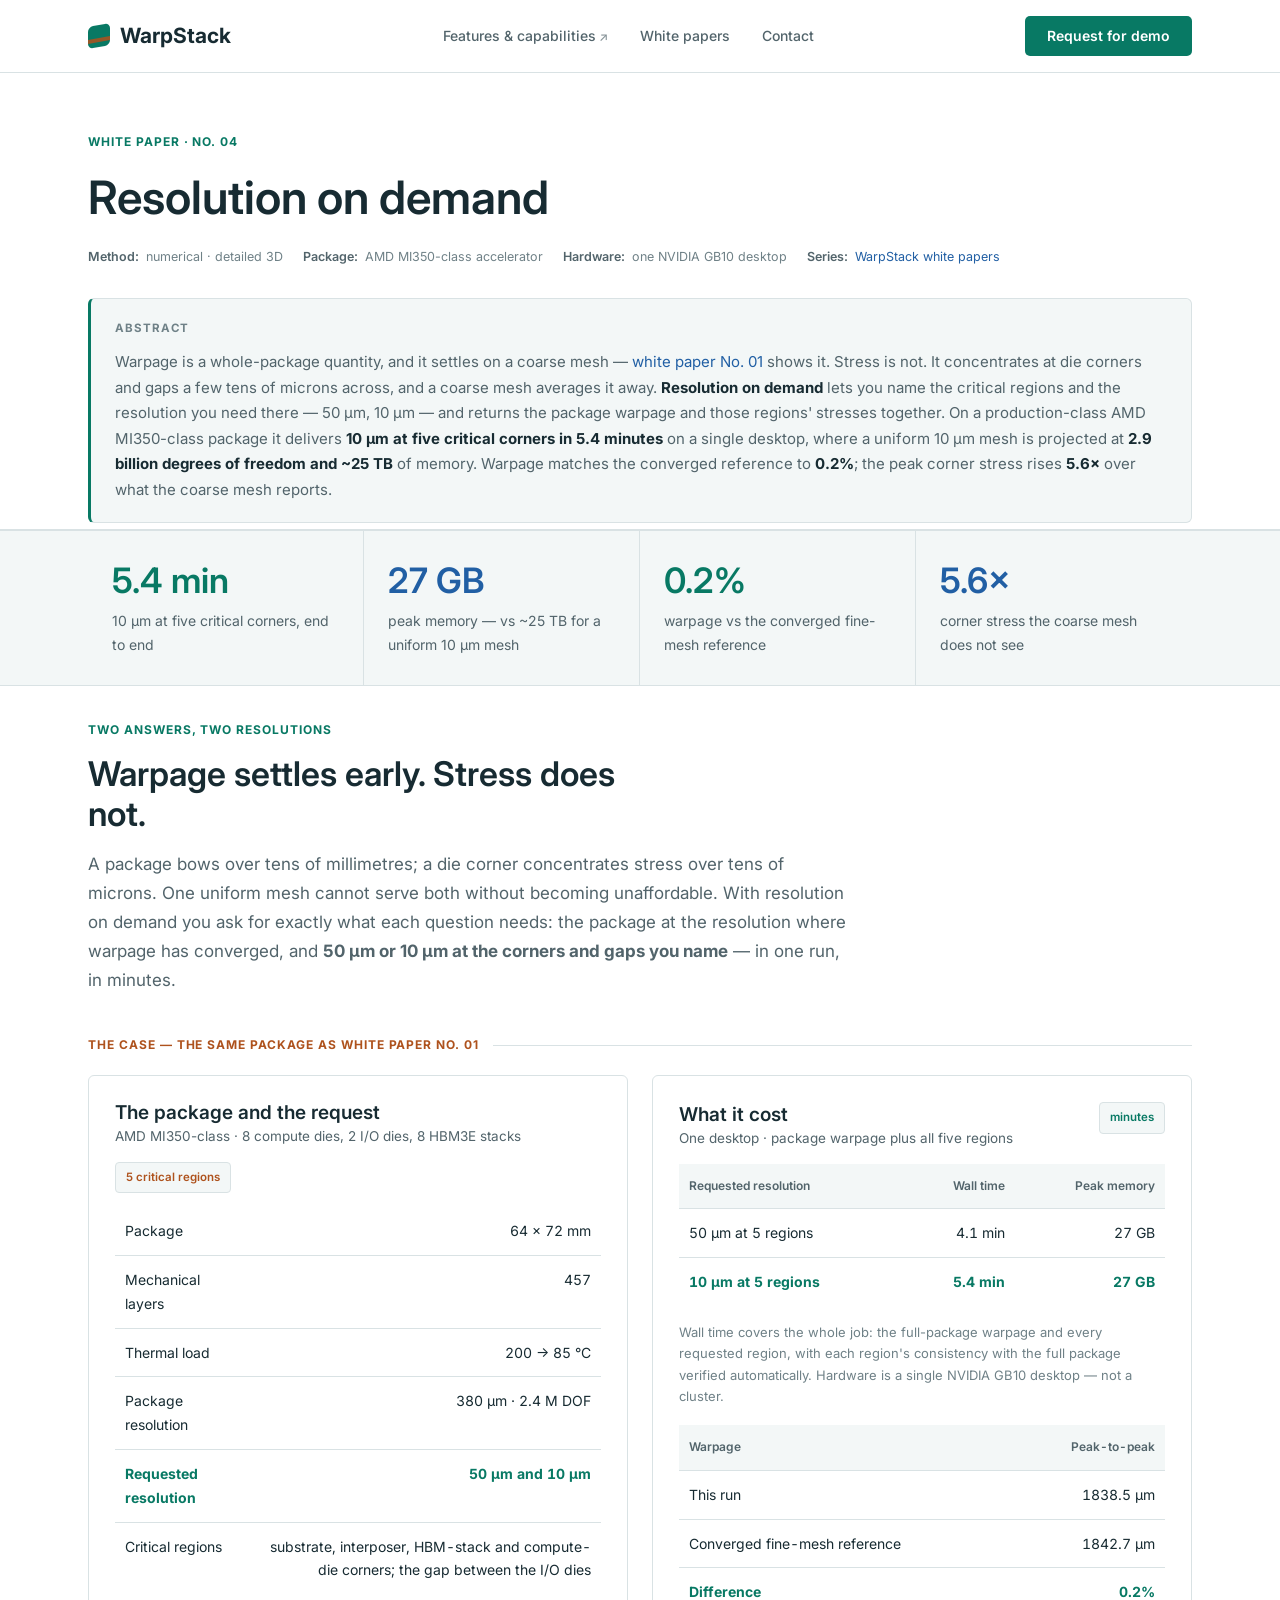
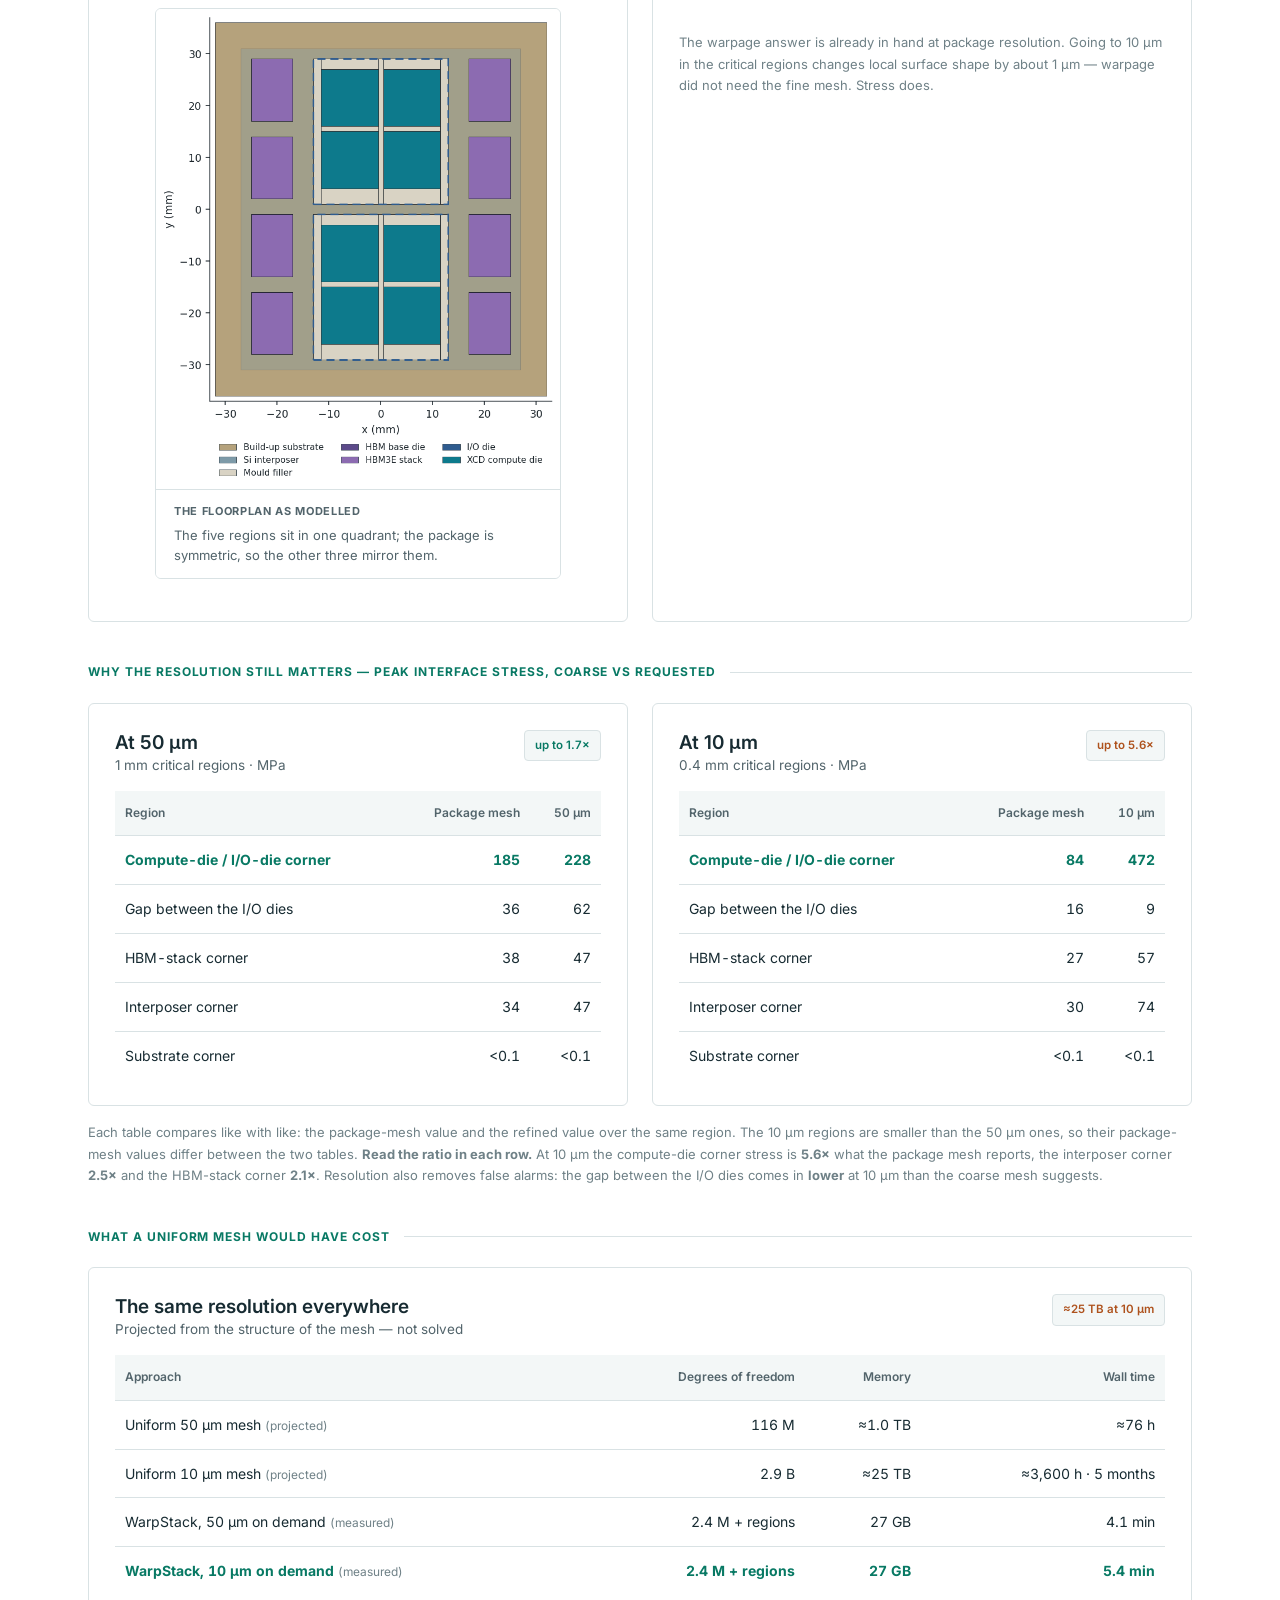
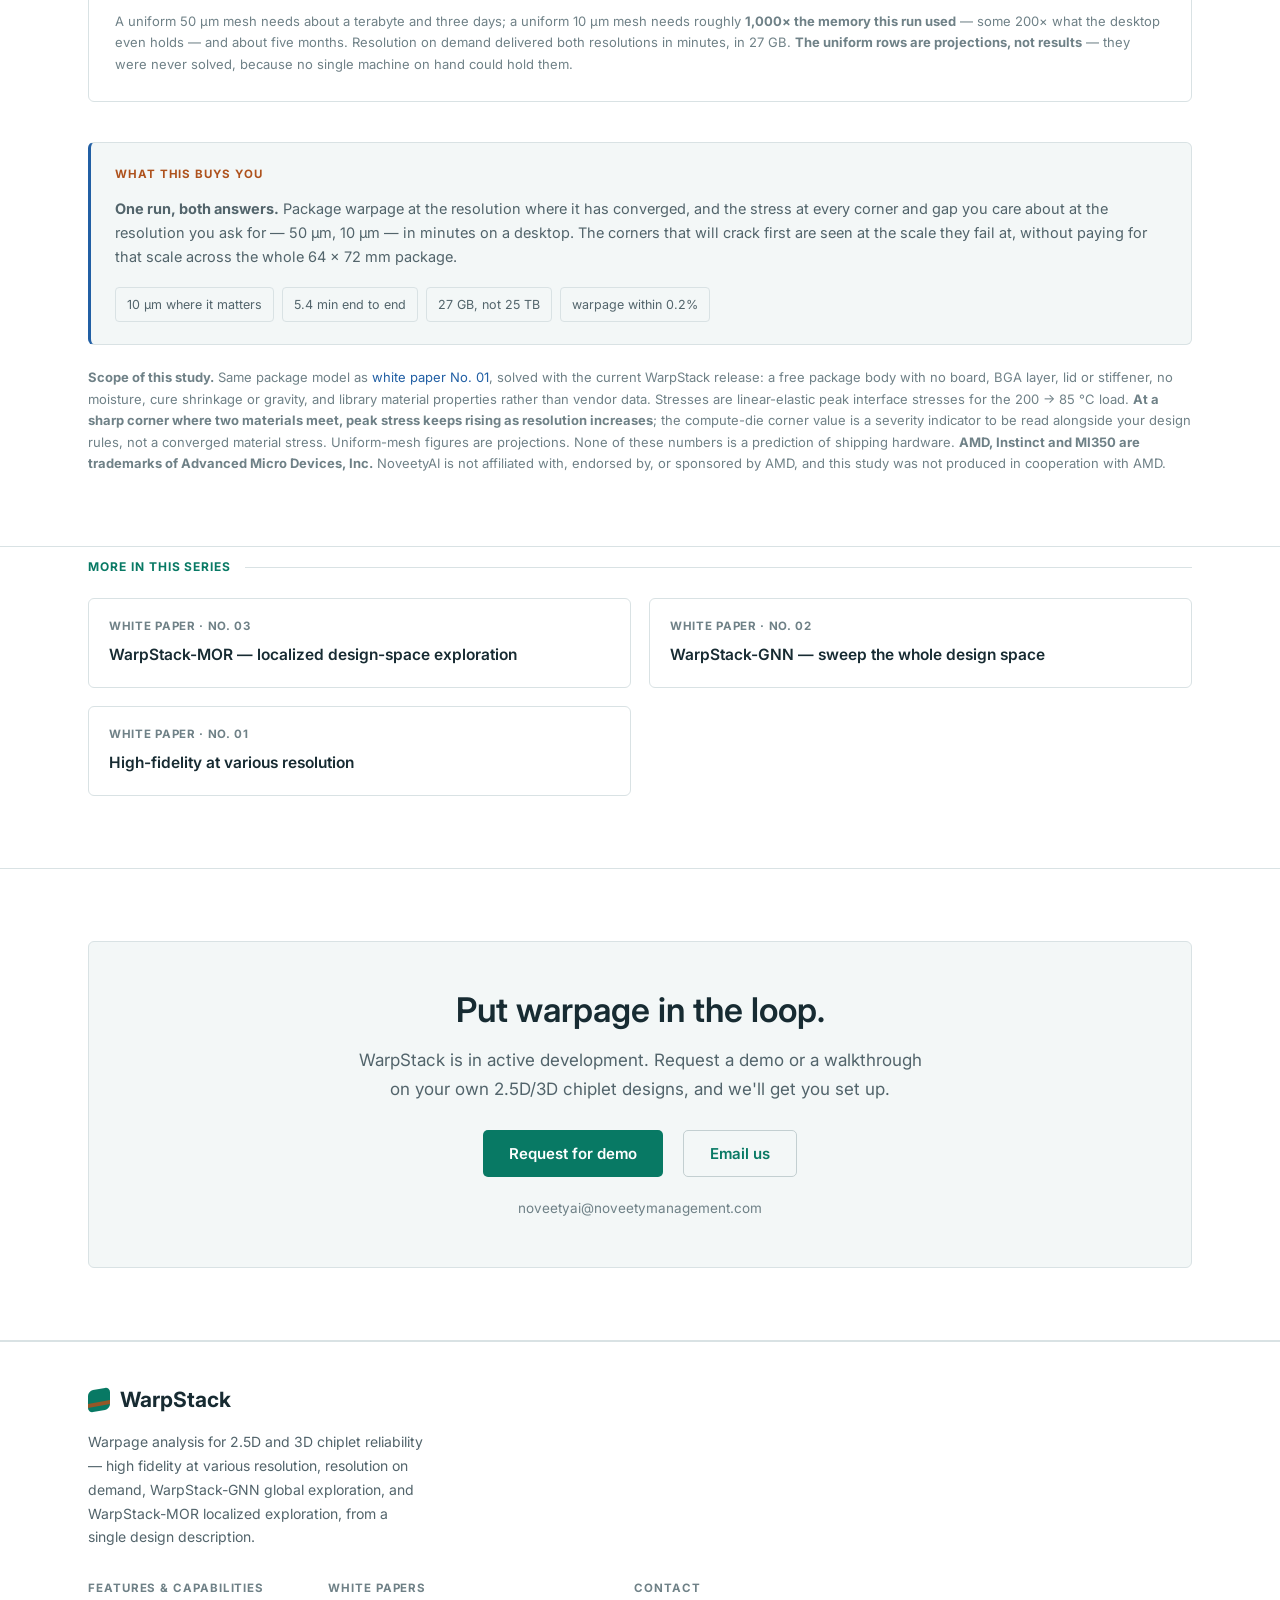
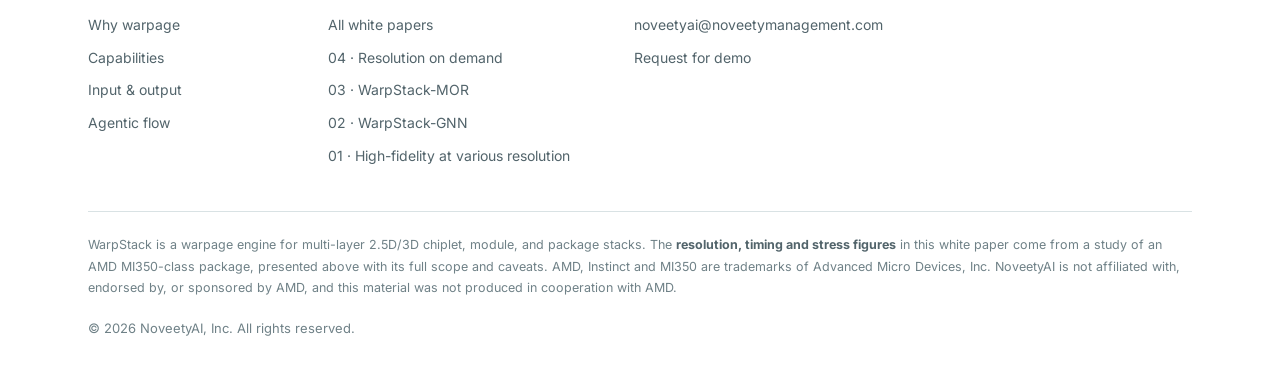
==== commit 329f5fa5: "List white papers newest first Co-Authored-By: Claude Opus 5.5 <noreply@anthropic.com> Claude-Sessio" ====
--- a/whitepaper-apr.html
+++ b/whitepaper-apr.html
@@ -207,17 +207,17 @@
   <div class="wrap">
     <div class="res-label reveal">More in this series</div>
     <div class="series-nav reveal">
-      <a href="whitepaper-resolution.html">
-        <div class="dir">White paper · No. 01</div>
-        <div class="ttl">High-fidelity at various resolution</div>
+      <a href="whitepaper-mor.html">
+        <div class="dir">White paper · No. 03</div>
+        <div class="ttl">WarpStack-MOR — localized design-space exploration</div>
       </a>
       <a href="whitepaper-gnn.html">
         <div class="dir">White paper · No. 02</div>
         <div class="ttl">WarpStack-GNN — sweep the whole design space</div>
       </a>
-      <a href="whitepaper-mor.html">
-        <div class="dir">White paper · No. 03</div>
-        <div class="ttl">WarpStack-MOR — localized design-space exploration</div>
+      <a href="whitepaper-resolution.html">
+        <div class="dir">White paper · No. 01</div>
+        <div class="ttl">High-fidelity at various resolution</div>
       </a>
     </div>
   </div>
@@ -257,10 +257,10 @@
         <div class="foot-col">
           <h5>White papers</h5>
           <a href="whitepapers.html">All white papers</a>
+          <a href="whitepaper-apr.html">04 · Resolution on demand</a>
+          <a href="whitepaper-mor.html">03 · WarpStack-MOR</a>
+          <a href="whitepaper-gnn.html">02 · WarpStack-GNN</a>
           <a href="whitepaper-resolution.html">01 · High-fidelity at various resolution</a>
-          <a href="whitepaper-gnn.html">02 · WarpStack-GNN</a>
-          <a href="whitepaper-mor.html">03 · WarpStack-MOR</a>
-          <a href="whitepaper-apr.html">04 · Resolution on demand</a>
         </div>
         <div class="foot-col">
           <h5>Contact</h5>
